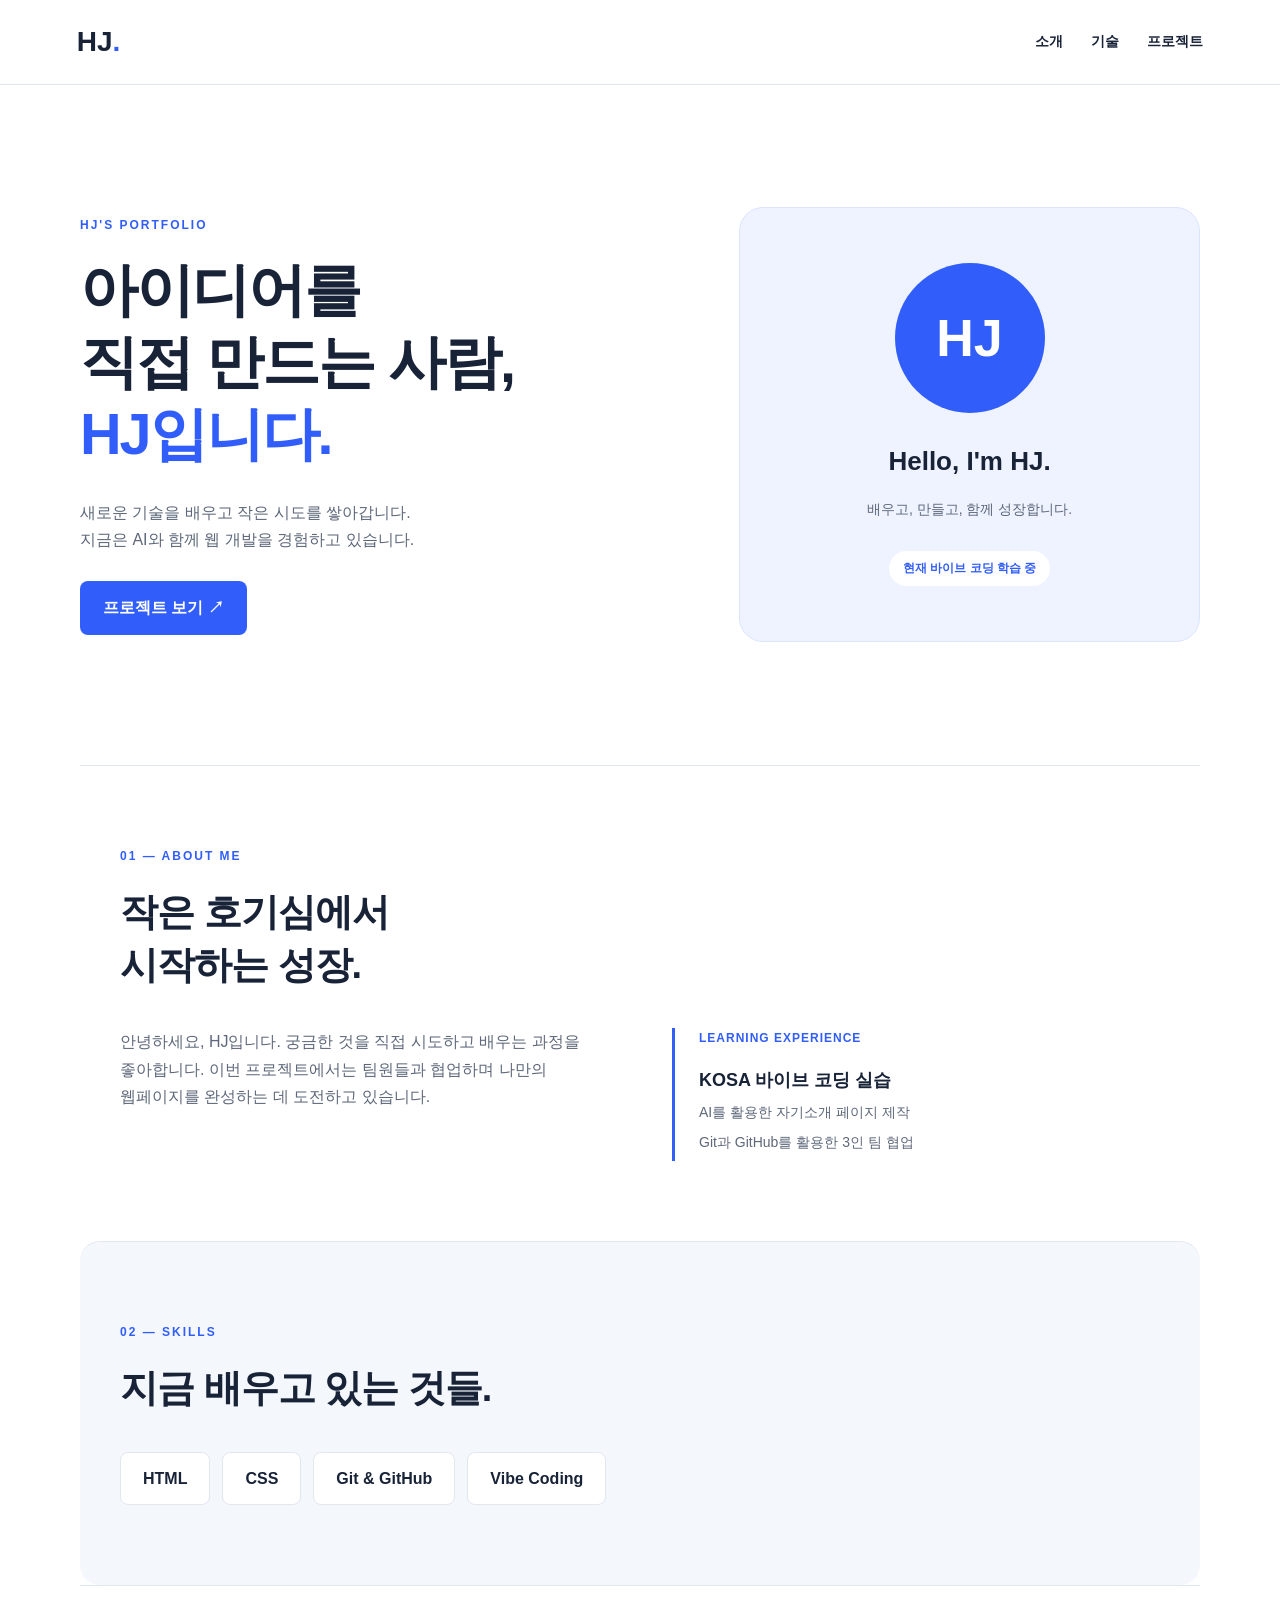
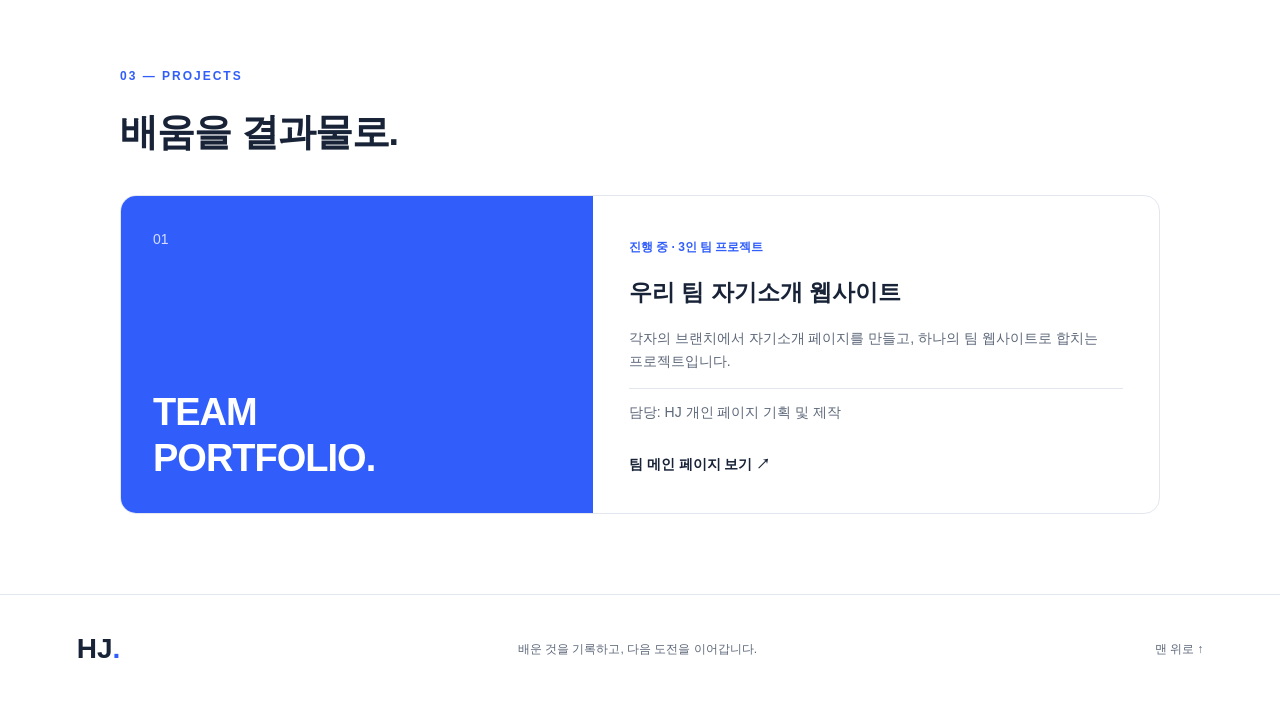
==== members/intro_hj.html @ b896855e "feat: HJ 자기소개 포트폴리오 페이지 추가" ====
<!DOCTYPE html>
<html lang="ko">
<head>
    <meta charset="UTF-8">
    <meta name="viewport" content="width=device-width, initial-scale=1.0">
    <title>HJ | Portfolio</title>
    <link rel="stylesheet" href="../css/hj.css">
</head>
<body>
    <header class="site-header">
        <a class="logo" href="#home">HJ<span>.</span></a>

        <nav aria-label="주요 메뉴">
            <a href="#about">소개</a>
            <a href="#skills">기술</a>
            <a href="#projects">프로젝트</a>
        </nav>
    </header>

    <main>
        <section class="hero" id="home">
            <div class="hero-content">
                <p class="eyebrow">HJ'S PORTFOLIO</p>
                <h1>아이디어를<br>직접 만드는 사람,<br><span>HJ입니다.</span></h1>
                <p class="hero-description">
                    새로운 기술을 배우고 작은 시도를 쌓아갑니다.<br>
                    지금은 AI와 함께 웹 개발을 경험하고 있습니다.
                </p>
                <a class="button" href="#projects">프로젝트 보기 ↗</a>
            </div>

            <div class="profile-card">
                <div class="avatar">HJ</div>
                <p class="profile-name">Hello, I'm HJ.</p>
                <p>배우고, 만들고, 함께 성장합니다.</p>
                <span class="status">현재 바이브 코딩 학습 중</span>
            </div>
        </section>

        <section class="section" id="about">
            <p class="eyebrow">01 — ABOUT ME</p>
            <h2>작은 호기심에서<br>시작하는 성장.</h2>

            <div class="about-grid">
                <p class="about-description">
                    안녕하세요, HJ입니다.
                    궁금한 것을 직접 시도하고 배우는 과정을 좋아합니다.
                    이번 프로젝트에서는 팀원들과 협업하며
                    나만의 웹페이지를 완성하는 데 도전하고 있습니다.
                </p>

                <div class="experience">
                    <h3>LEARNING EXPERIENCE</h3>
                    <p class="experience-title">KOSA 바이브 코딩 실습</p>
                    <p>AI를 활용한 자기소개 페이지 제작</p>
                    <p>Git과 GitHub를 활용한 3인 팀 협업</p>
                </div>
            </div>
        </section>

        <section class="section skills-section" id="skills">
            <p class="eyebrow">02 — SKILLS</p>
            <h2>지금 배우고 있는 것들.</h2>

            <div class="skills-list">
                <span>HTML</span>
                <span>CSS</span>
                <span>Git & GitHub</span>
                <span>Vibe Coding</span>
            </div>
        </section>

        <section class="section" id="projects">
            <p class="eyebrow">03 — PROJECTS</p>
            <h2>배움을 결과물로.</h2>

            <article class="project-card">
                <div class="project-cover" aria-hidden="true">
                    <span>01</span>
                    <strong>TEAM<br>PORTFOLIO.</strong>
                </div>

                <div class="project-content">
                    <span class="project-label">진행 중 · 3인 팀 프로젝트</span>
                    <h3>우리 팀 자기소개 웹사이트</h3>
                    <p>
                        각자의 브랜치에서 자기소개 페이지를 만들고,
                        하나의 팀 웹사이트로 합치는 프로젝트입니다.
                    </p>
                    <p class="project-role">담당: HJ 개인 페이지 기획 및 제작</p>
                    <a class="text-link" href="../index.html">
                        팀 메인 페이지 보기 ↗
                    </a>
                </div>
            </article>
        </section>
    </main>

    <footer>
        <a class="logo" href="#home">HJ<span>.</span></a>
        <p>배운 것을 기록하고, 다음 도전을 이어갑니다.</p>
        <a href="#home">맨 위로 ↑</a>
    </footer>
</body>
</html>
---- css/hj.css ----
:root {
    --blue: #315efb;
    --ink: #182338;
    --muted: #5e687a;
    --line: #e2e7ef;
    --soft: #f4f7fc;
}

* {
    box-sizing: border-box;
}

html {
    scroll-behavior: smooth;
    scroll-padding-top: 100px;
}

body {
    margin: 0;
    color: var(--ink);
    background: #fff;
    font-family: "맑은 고딕", sans-serif;
    line-height: 1.7;
    word-break: keep-all;
}

a {
    color: inherit;
    text-decoration: none;
}

a:focus-visible {
    outline: 3px solid var(--blue);
    outline-offset: 5px;
}

.site-header {
    position: sticky;
    top: 0;
    z-index: 10;
    display: flex;
    justify-content: space-between;
    align-items: center;
    padding: 18px 6%;
    background: #fff;
    border-bottom: 1px solid var(--line);
}

.logo {
    font-size: 28px;
    font-weight: 900;
}

.logo span {
    color: var(--blue);
}

nav {
    display: flex;
    gap: 28px;
    font-size: 14px;
    font-weight: 700;
}

nav a:hover,
.text-link:hover {
    color: var(--blue);
}

.hero {
    display: grid;
    grid-template-columns: 1.3fr 1fr;
    align-items: center;
    gap: 60px;
    max-width: 1200px;
    margin: auto;
    padding: 90px 40px;
    min-height: 680px;
}

.eyebrow {
    margin: 0 0 20px;
    color: var(--blue);
    font-size: 12px;
    font-weight: 800;
    letter-spacing: 2px;
}

h1 {
    margin: 0;
    font-size: clamp(36px, 4.5vw, 62px);
    line-height: 1.25;
    letter-spacing: -2px;
}

h1 span {
    color: var(--blue);
}

.hero-description {
    margin: 28px 0;
    color: var(--muted);
}

.button {
    display: inline-block;
    padding: 13px 23px;
    border-radius: 8px;
    color: #fff;
    background: var(--blue);
    font-weight: 700;
    transition: transform 0.2s;
}

.button:hover {
    transform: translateY(-3px);
}

.profile-card {
    padding: 55px 24px;
    border: 1px solid #dce5ff;
    border-radius: 24px;
    background: #eef3ff;
    text-align: center;
}

.avatar {
    display: grid;
    place-items: center;
    width: 150px;
    height: 150px;
    margin: 0 auto 26px;
    border-radius: 50%;
    color: #fff;
    background: var(--blue);
    font-size: 52px;
    font-weight: 900;
}

.profile-name {
    margin: 0;
    font-size: 26px;
    font-weight: 800;
}

.profile-card > p:not(.profile-name) {
    color: var(--muted);
    font-size: 14px;
}

.status {
    display: inline-block;
    margin-top: 16px;
    padding: 7px 14px;
    border-radius: 30px;
    color: var(--blue);
    background: #fff;
    font-size: 12px;
    font-weight: 700;
}

.section {
    max-width: 1120px;
    margin: auto;
    padding: 80px 40px;
    border-top: 1px solid var(--line);
}

h2 {
    margin: 0 0 36px;
    font-size: clamp(28px, 3vw, 38px);
    line-height: 1.4;
    letter-spacing: -1px;
}

.about-grid {
    display: grid;
    grid-template-columns: 1fr 1fr;
    gap: 64px;
}

.about-description {
    margin: 0;
    color: var(--muted);
}

.experience {
    padding-left: 24px;
    border-left: 3px solid var(--blue);
}

.experience h3 {
    margin: 0 0 16px;
    font-size: 12px;
    letter-spacing: 1px;
    color: var(--blue);
}

.experience p {
    margin: 6px 0;
    color: var(--muted);
    font-size: 14px;
}

.experience .experience-title {
    color: var(--ink);
    font-size: 18px;
    font-weight: 700;
}

.skills-section {
    background: var(--soft);
    border-radius: 20px;
}

.skills-list {
    display: flex;
    flex-wrap: wrap;
    gap: 12px;
}

.skills-list span {
    padding: 12px 22px;
    border: 1px solid var(--line);
    border-radius: 8px;
    background: #fff;
    font-weight: 700;
}

.project-card {
    display: grid;
    grid-template-columns: 1fr 1.2fr;
    overflow: hidden;
    border: 1px solid var(--line);
    border-radius: 16px;
}

.project-cover {
    display: flex;
    flex-direction: column;
    justify-content: space-between;
    min-height: 300px;
    padding: 32px;
    color: #fff;
    background: var(--blue);
}

.project-cover span {
    opacity: 0.8;
    font-size: 14px;
}

.project-cover strong {
    font-size: 38px;
    line-height: 1.2;
    letter-spacing: -1px;
}

.project-content {
    padding: 36px;
}

.project-label {
    color: var(--blue);
    font-size: 12px;
    font-weight: 700;
}

.project-content h3 {
    margin: 14px 0;
    font-size: 23px;
}

.project-content p {
    color: var(--muted);
    font-size: 14px;
}

.project-role {
    padding-top: 12px;
    border-top: 1px solid var(--line);
}

.text-link {
    display: inline-block;
    margin-top: 14px;
    font-size: 14px;
    font-weight: 700;
}

footer {
    display: flex;
    justify-content: space-between;
    align-items: center;
    gap: 24px;
    padding: 30px 6%;
    border-top: 1px solid var(--line);
}

footer p,
footer > a:last-child {
    color: var(--muted);
    font-size: 12px;
}

@media (max-width: 760px) {
    nav {
        gap: 16px;
    }

    .hero,
    .about-grid,
    .project-card {
        grid-template-columns: 1fr;
    }

    .hero {
        gap: 40px;
        padding: 55px 24px;
    }

    .section {
        padding: 55px 24px;
    }

    .about-grid {
        gap: 30px;
    }

    .profile-card {
        padding: 36px 20px;
    }

    footer {
        flex-direction: column;
        gap: 10px;
        text-align: center;
    }
}

@media (prefers-reduced-motion: reduce) {
    html {
        scroll-behavior: auto;
    }

    .button {
        transition: none;
    }
}
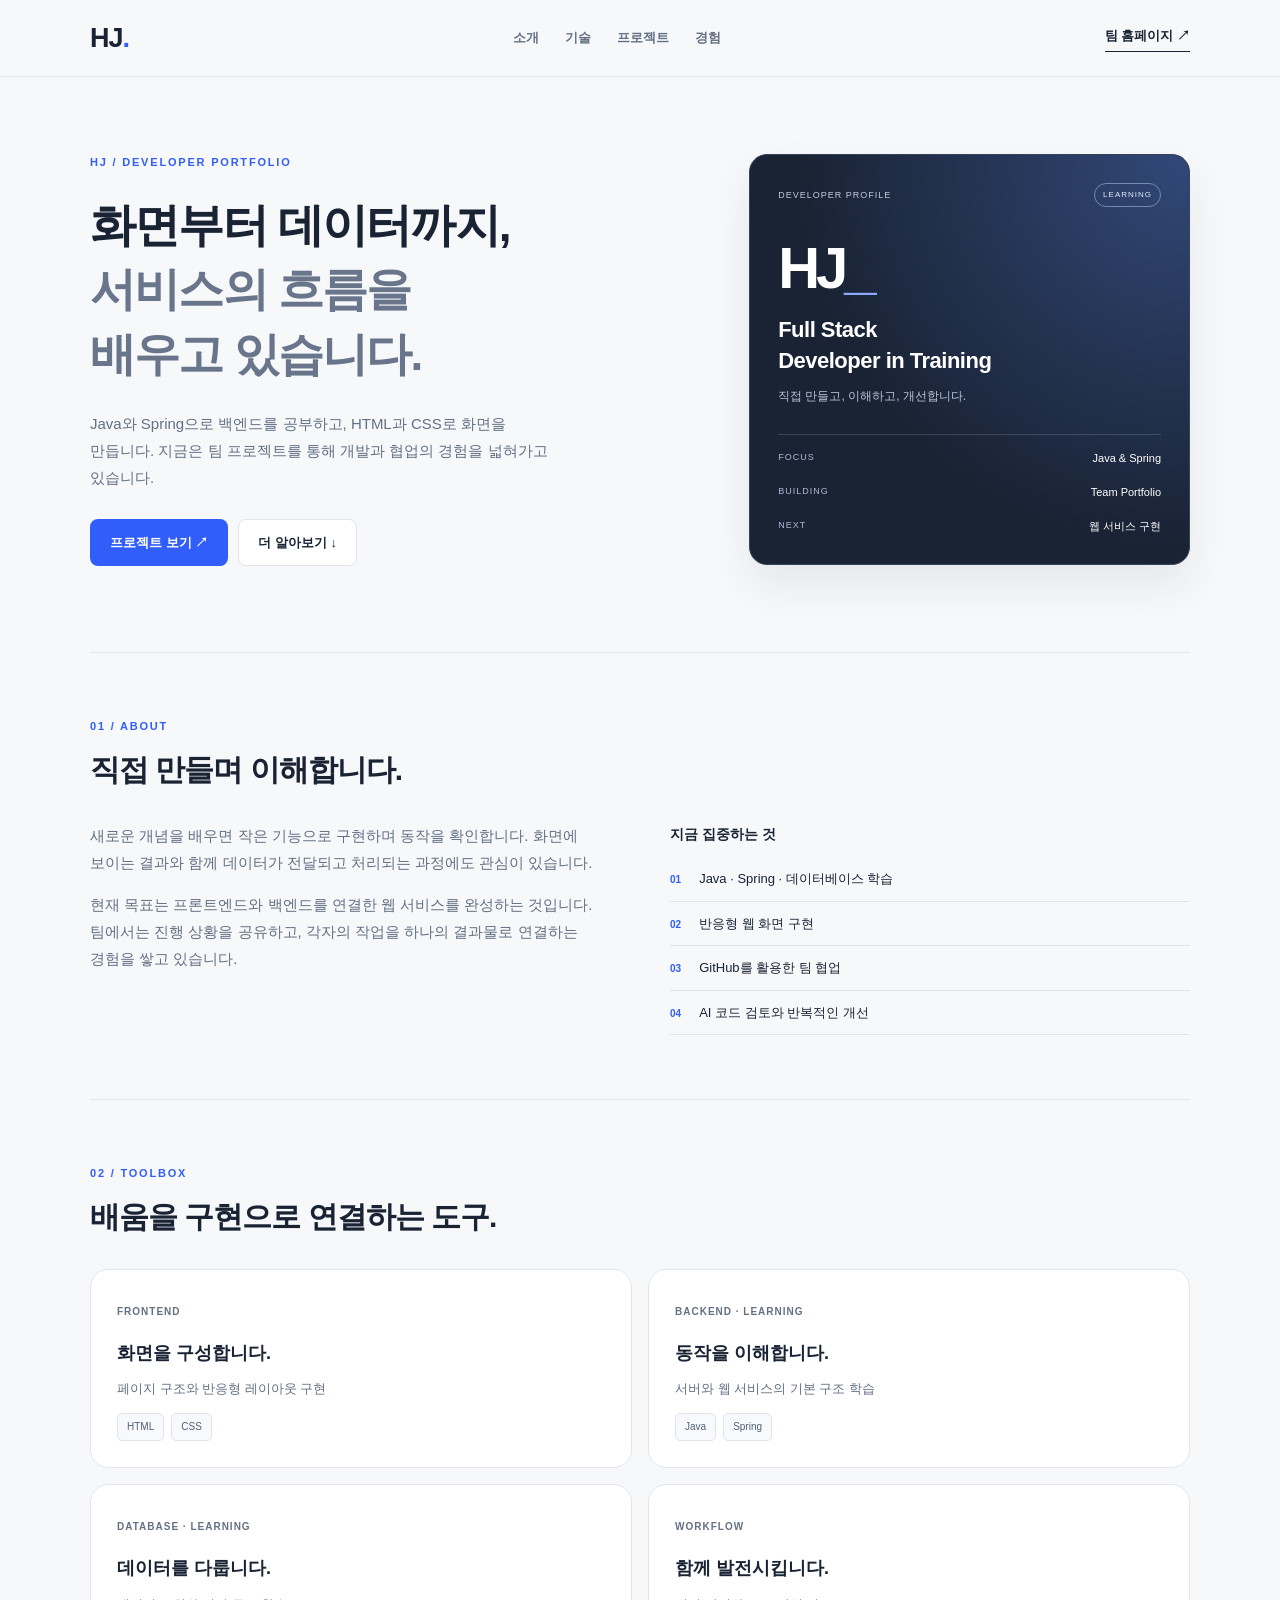
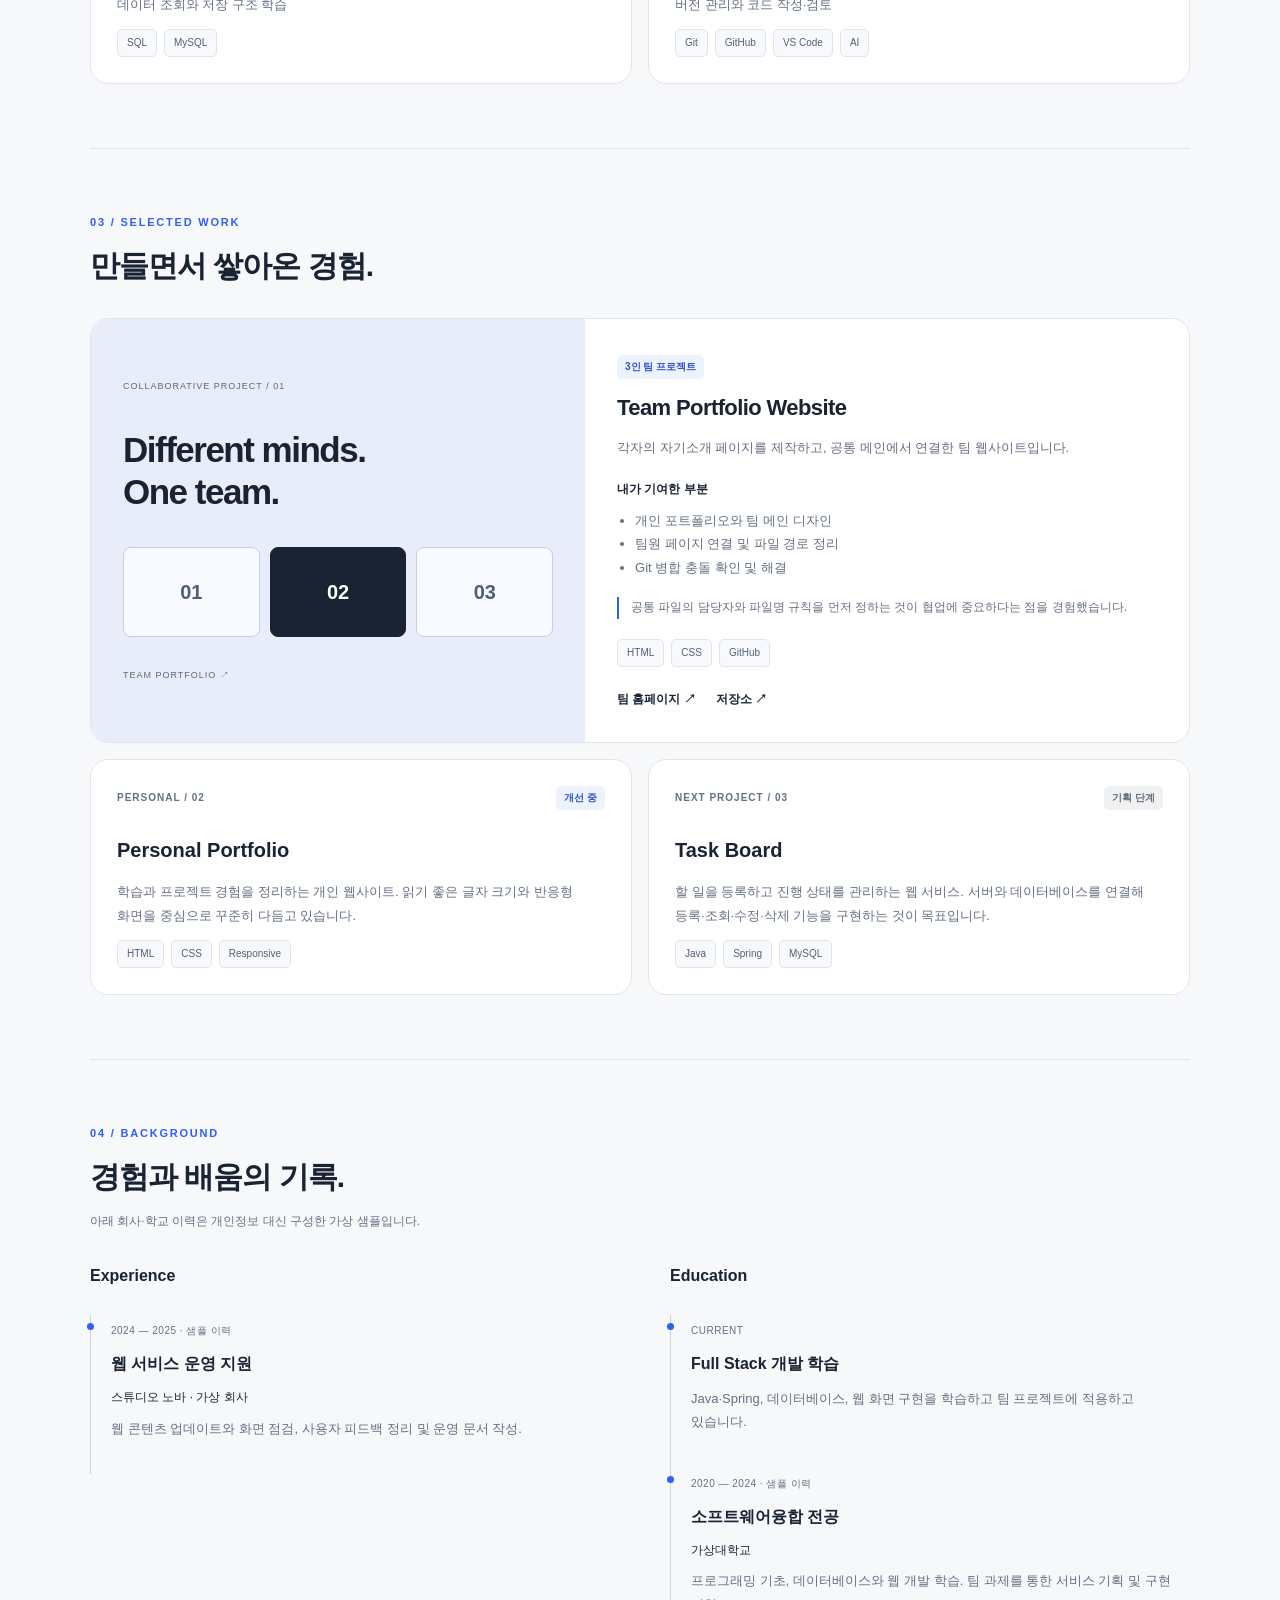
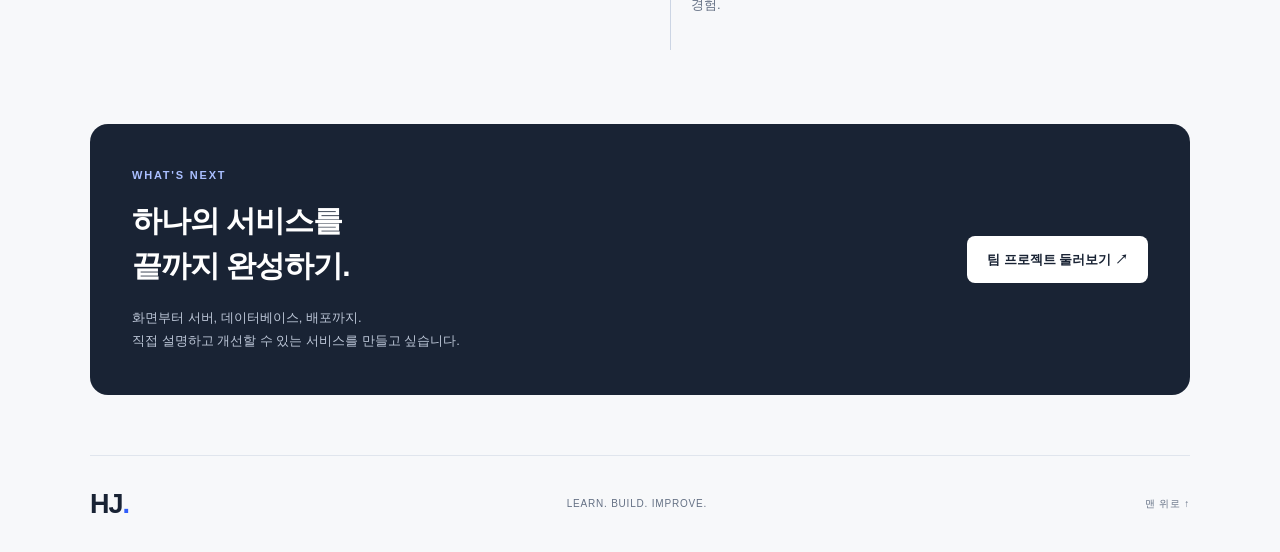
==== commit ddc39ce9: "feat: HJ 포트폴리오 구성 및 반응형 디자인 개선" ====
--- a/members/intro_hj.html
+++ b/members/intro_hj.html
@@ -1,105 +1,61 @@
 <!DOCTYPE html>
 <html lang="ko">
 <head>
-    <meta charset="UTF-8">
-    <meta name="viewport" content="width=device-width, initial-scale=1.0">
-    <title>HJ | Portfolio</title>
-    <link rel="stylesheet" href="../css/hj.css">
+<meta charset="UTF-8">
+<meta name="viewport" content="width=device-width, initial-scale=1.0">
+<meta name="description" content="HJ의 개발 학습과 프로젝트를 담은 포트폴리오">
+<title>HJ — Developer Portfolio</title>
+<link rel="stylesheet" href="../css/hj.css">
 </head>
 <body>
-    <header class="site-header">
-        <a class="logo" href="#home">HJ<span>.</span></a>
-
-        <nav aria-label="주요 메뉴">
-            <a href="#about">소개</a>
-            <a href="#skills">기술</a>
-            <a href="#projects">프로젝트</a>
-        </nav>
-    </header>
-
-    <main>
-        <section class="hero" id="home">
-            <div class="hero-content">
-                <p class="eyebrow">HJ'S PORTFOLIO</p>
-                <h1>아이디어를<br>직접 만드는 사람,<br><span>HJ입니다.</span></h1>
-                <p class="hero-description">
-                    새로운 기술을 배우고 작은 시도를 쌓아갑니다.<br>
-                    지금은 AI와 함께 웹 개발을 경험하고 있습니다.
-                </p>
-                <a class="button" href="#projects">프로젝트 보기 ↗</a>
-            </div>
-
-            <div class="profile-card">
-                <div class="avatar">HJ</div>
-                <p class="profile-name">Hello, I'm HJ.</p>
-                <p>배우고, 만들고, 함께 성장합니다.</p>
-                <span class="status">현재 바이브 코딩 학습 중</span>
-            </div>
-        </section>
-
-        <section class="section" id="about">
-            <p class="eyebrow">01 — ABOUT ME</p>
-            <h2>작은 호기심에서<br>시작하는 성장.</h2>
-
-            <div class="about-grid">
-                <p class="about-description">
-                    안녕하세요, HJ입니다.
-                    궁금한 것을 직접 시도하고 배우는 과정을 좋아합니다.
-                    이번 프로젝트에서는 팀원들과 협업하며
-                    나만의 웹페이지를 완성하는 데 도전하고 있습니다.
-                </p>
-
-                <div class="experience">
-                    <h3>LEARNING EXPERIENCE</h3>
-                    <p class="experience-title">KOSA 바이브 코딩 실습</p>
-                    <p>AI를 활용한 자기소개 페이지 제작</p>
-                    <p>Git과 GitHub를 활용한 3인 팀 협업</p>
-                </div>
-            </div>
-        </section>
-
-        <section class="section skills-section" id="skills">
-            <p class="eyebrow">02 — SKILLS</p>
-            <h2>지금 배우고 있는 것들.</h2>
-
-            <div class="skills-list">
-                <span>HTML</span>
-                <span>CSS</span>
-                <span>Git & GitHub</span>
-                <span>Vibe Coding</span>
-            </div>
-        </section>
-
-        <section class="section" id="projects">
-            <p class="eyebrow">03 — PROJECTS</p>
-            <h2>배움을 결과물로.</h2>
-
-            <article class="project-card">
-                <div class="project-cover" aria-hidden="true">
-                    <span>01</span>
-                    <strong>TEAM<br>PORTFOLIO.</strong>
-                </div>
-
-                <div class="project-content">
-                    <span class="project-label">진행 중 · 3인 팀 프로젝트</span>
-                    <h3>우리 팀 자기소개 웹사이트</h3>
-                    <p>
-                        각자의 브랜치에서 자기소개 페이지를 만들고,
-                        하나의 팀 웹사이트로 합치는 프로젝트입니다.
-                    </p>
-                    <p class="project-role">담당: HJ 개인 페이지 기획 및 제작</p>
-                    <a class="text-link" href="../index.html">
-                        팀 메인 페이지 보기 ↗
-                    </a>
-                </div>
-            </article>
-        </section>
-    </main>
-
-    <footer>
-        <a class="logo" href="#home">HJ<span>.</span></a>
-        <p>배운 것을 기록하고, 다음 도전을 이어갑니다.</p>
-        <a href="#home">맨 위로 ↑</a>
-    </footer>
+<a class="skip-link" href="#main">본문으로 이동</a>
+<header class="site-header"><div class="header-inner">
+<a class="logo" href="#home">HJ<span>.</span></a>
+<nav aria-label="주요 메뉴"><a href="#about">소개</a><a href="#skills">기술</a><a href="#projects">프로젝트</a><a href="#experience">경험</a></nav>
+<a class="team-link" href="../index.html">팀 홈페이지 ↗</a>
+</div></header>
+<main id="main">
+<section class="hero wrap" id="home">
+<div class="hero-copy"><p class="eyebrow">HJ / DEVELOPER PORTFOLIO</p>
+<h1>화면부터 데이터까지,<br><span>서비스의 흐름을<br>배우고 있습니다.</span></h1>
+<p class="lead">Java와 Spring으로 백엔드를 공부하고, HTML과 CSS로 화면을 만듭니다. 지금은 팀 프로젝트를 통해 개발과 협업의 경험을 넓혀가고 있습니다.</p>
+<div class="actions"><a class="button primary" href="#projects">프로젝트 보기 ↗</a><a class="button secondary" href="#about">더 알아보기 ↓</a></div></div>
+<aside class="profile-panel" aria-label="현재 학습 요약">
+<div class="panel-top"><span>DEVELOPER PROFILE</span><span class="status">LEARNING</span></div>
+<div class="profile-symbol" aria-hidden="true">HJ<span>_</span></div>
+<h2>Full Stack<br>Developer in Training</h2><p>직접 만들고, 이해하고, 개선합니다.</p>
+<dl class="profile-details"><div><dt>FOCUS</dt><dd>Java &amp; Spring</dd></div><div><dt>BUILDING</dt><dd>Team Portfolio</dd></div><div><dt>NEXT</dt><dd>웹 서비스 구현</dd></div></dl>
+</aside></section>
+<section class="section wrap" id="about">
+<div class="section-heading"><p class="eyebrow">01 / ABOUT</p><h2>직접 만들며 이해합니다.</h2></div>
+<div class="about-grid"><div class="about-copy"><p>새로운 개념을 배우면 작은 기능으로 구현하며 동작을 확인합니다. 화면에 보이는 결과와 함께 데이터가 전달되고 처리되는 과정에도 관심이 있습니다.</p><p>현재 목표는 프론트엔드와 백엔드를 연결한 웹 서비스를 완성하는 것입니다. 팀에서는 진행 상황을 공유하고, 각자의 작업을 하나의 결과물로 연결하는 경험을 쌓고 있습니다.</p></div>
+<div class="focus-list"><h3>지금 집중하는 것</h3><div><span>01</span><p>Java · Spring · 데이터베이스 학습</p></div><div><span>02</span><p>반응형 웹 화면 구현</p></div><div><span>03</span><p>GitHub를 활용한 팀 협업</p></div><div><span>04</span><p>AI 코드 검토와 반복적인 개선</p></div></div></div>
+</section>
+<section class="section wrap" id="skills">
+<div class="section-heading"><p class="eyebrow">02 / TOOLBOX</p><h2>배움을 구현으로 연결하는 도구.</h2></div>
+<div class="skill-grid">
+<article class="skill-card"><span class="small-label">FRONTEND</span><h3>화면을 구성합니다.</h3><p>페이지 구조와 반응형 레이아웃 구현</p><div class="tags"><span>HTML</span><span>CSS</span></div></article>
+<article class="skill-card"><span class="small-label">BACKEND · LEARNING</span><h3>동작을 이해합니다.</h3><p>서버와 웹 서비스의 기본 구조 학습</p><div class="tags"><span>Java</span><span>Spring</span></div></article>
+<article class="skill-card"><span class="small-label">DATABASE · LEARNING</span><h3>데이터를 다룹니다.</h3><p>데이터 조회와 저장 구조 학습</p><div class="tags"><span>SQL</span><span>MySQL</span></div></article>
+<article class="skill-card"><span class="small-label">WORKFLOW</span><h3>함께 발전시킵니다.</h3><p>버전 관리와 코드 작성·검토</p><div class="tags"><span>Git</span><span>GitHub</span><span>VS Code</span><span>AI</span></div></article>
+</div></section>
+<section class="section wrap" id="projects">
+<div class="section-heading"><p class="eyebrow">03 / SELECTED WORK</p><h2>만들면서 쌓아온 경험.</h2></div>
+<article class="featured-project">
+<div class="project-art" aria-hidden="true"><span class="art-label">COLLABORATIVE PROJECT / 01</span><div class="art-title">Different minds.<br>One team.</div><div class="mini-cards"><span>01</span><span>02</span><span>03</span></div><span class="art-footer">TEAM PORTFOLIO ↗</span></div>
+<div class="project-body"><span class="badge">3인 팀 프로젝트</span><h3>Team Portfolio Website</h3><p>각자의 자기소개 페이지를 제작하고, 공통 메인에서 연결한 팀 웹사이트입니다.</p><h4>내가 기여한 부분</h4><ul><li>개인 포트폴리오와 팀 메인 디자인</li><li>팀원 페이지 연결 및 파일 경로 정리</li><li>Git 병합 충돌 확인 및 해결</li></ul><div class="project-note">공통 파일의 담당자와 파일명 규칙을 먼저 정하는 것이 협업에 중요하다는 점을 경험했습니다.</div><div class="tags"><span>HTML</span><span>CSS</span><span>GitHub</span></div><div class="project-links"><a href="../index.html">팀 홈페이지 ↗</a><a href="https://github.com/cheeseseasoning/KOSA_vibe-coding_prc" target="_blank" rel="noopener noreferrer">저장소 ↗</a></div></div>
+</article>
+<div class="project-grid">
+<article class="project-small"><div class="project-top"><span class="small-label">PERSONAL / 02</span><span class="badge">개선 중</span></div><h3>Personal Portfolio</h3><p>학습과 프로젝트 경험을 정리하는 개인 웹사이트. 읽기 좋은 글자 크기와 반응형 화면을 중심으로 꾸준히 다듬고 있습니다.</p><div class="tags"><span>HTML</span><span>CSS</span><span>Responsive</span></div></article>
+<article class="project-small"><div class="project-top"><span class="small-label">NEXT PROJECT / 03</span><span class="badge neutral">기획 단계</span></div><h3>Task Board</h3><p>할 일을 등록하고 진행 상태를 관리하는 웹 서비스. 서버와 데이터베이스를 연결해 등록·조회·수정·삭제 기능을 구현하는 것이 목표입니다.</p><div class="tags"><span>Java</span><span>Spring</span><span>MySQL</span></div></article>
+</div></section>
+<section class="section wrap" id="experience">
+<div class="section-heading"><p class="eyebrow">04 / BACKGROUND</p><h2>경험과 배움의 기록.</h2><p class="section-description">아래 회사·학교 이력은 개인정보 대신 구성한 가상 샘플입니다.</p></div>
+<div class="history-grid"><div class="history-column"><h3>Experience</h3><article class="history-item"><span class="history-date">2024 — 2025 · 샘플 이력</span><h4>웹 서비스 운영 지원</h4><p class="organization">스튜디오 노바 · 가상 회사</p><p>웹 콘텐츠 업데이트와 화면 점검, 사용자 피드백 정리 및 운영 문서 작성.</p></article></div>
+<div class="history-column"><h3>Education</h3><article class="history-item"><span class="history-date">CURRENT</span><h4>Full Stack 개발 학습</h4><p>Java·Spring, 데이터베이스, 웹 화면 구현을 학습하고 팀 프로젝트에 적용하고 있습니다.</p></article><article class="history-item"><span class="history-date">2020 — 2024 · 샘플 이력</span><h4>소프트웨어융합 전공</h4><p class="organization">가상대학교</p><p>프로그래밍 기초, 데이터베이스와 웹 개발 학습. 팀 과제를 통한 서비스 기획 및 구현 경험.</p></article></div></div>
+</section>
+<section class="next-section wrap"><div><p class="eyebrow">WHAT'S NEXT</p><h2>하나의 서비스를<br>끝까지 완성하기.</h2><p>화면부터 서버, 데이터베이스, 배포까지.<br>직접 설명하고 개선할 수 있는 서비스를 만들고 싶습니다.</p></div><a class="button light" href="../index.html">팀 프로젝트 둘러보기 ↗</a></section>
+</main>
+<footer class="wrap"><a class="logo" href="#home">HJ<span>.</span></a><p>LEARN. BUILD. IMPROVE.</p><a href="#home">맨 위로 ↑</a></footer>
 </body>
-</html>+</html>
--- a/css/hj.css
+++ b/css/hj.css
@@ -1,349 +1,125 @@
 :root {
+    --bg: #f7f8fa;
+    --white: #fff;
+    --ink: #192334;
+    --muted: #647084;
     --blue: #315efb;
-    --ink: #182338;
-    --muted: #5e687a;
-    --line: #e2e7ef;
-    --soft: #f4f7fc;
+    --line: #e0e5ed;
+    --radius: 18px;
 }
-
-* {
-    box-sizing: border-box;
+* { box-sizing: border-box; }
+html { scroll-behavior: smooth; scroll-padding-top: 100px; }
+body { margin: 0; background: var(--bg); color: var(--ink); font-family: "맑은 고딕", Arial, sans-serif; font-size: 15px; line-height: 1.8; word-break: keep-all; overflow-wrap: anywhere; }
+a { color: inherit; text-decoration: none; }
+a:focus-visible { outline: 3px solid var(--blue); outline-offset: 5px; }
+h1, h2, h3, h4, p { margin-top: 0; }
+.wrap { width: min(1100px, calc(100% - 48px)); margin-inline: auto; }
+.skip-link { position: fixed; top: -100px; left: 20px; z-index: 100; padding: 12px 20px; background: var(--ink); color: white; }
+.skip-link:focus { top: 10px; }
+.site-header { position: sticky; top: 0; z-index: 20; background: rgb(247 248 250 / 95%); border-bottom: 1px solid var(--line); backdrop-filter: blur(12px); }
+.header-inner { width: min(1100px, calc(100% - 48px)); min-height: 76px; margin: auto; display: flex; align-items: center; justify-content: space-between; gap: 24px; }
+.logo { font-size: 27px; font-weight: 900; letter-spacing: -1px; }
+.logo span { color: var(--blue); }
+nav { display: flex; gap: 26px; }
+nav a, .team-link { font-size: 13px; font-weight: 700; }
+nav a { color: var(--muted); }
+nav a:hover, .project-links a:hover { color: var(--blue); }
+.team-link { padding-bottom: 3px; border-bottom: 1px solid var(--ink); }
+.hero { display: grid; grid-template-columns: 1.35fr 1fr; align-items: center; gap: 64px; padding-block: 76px 86px; }
+.eyebrow { margin-bottom: 20px; color: var(--blue); font-size: 11px; font-weight: 800; letter-spacing: 1.8px; }
+h1 { margin-bottom: 24px; font-size: clamp(30px, 3.6vw, 46px); line-height: 1.4; letter-spacing: -1.8px; }
+h1 span { color: #68758a; }
+.lead { max-width: 470px; margin-bottom: 28px; color: var(--muted); }
+.actions { display: flex; flex-wrap: wrap; gap: 10px; }
+.button { display: inline-flex; justify-content: center; align-items: center; padding: 11px 19px; border: 1px solid transparent; border-radius: 8px; font-size: 13px; font-weight: 700; transition: transform .2s, box-shadow .2s; }
+.button:hover { transform: translateY(-3px); box-shadow: 0 8px 20px #19233412; }
+.primary { background: var(--blue); color: white; }
+.secondary { background: white; border-color: var(--line); }
+.profile-panel { padding: 28px; overflow: hidden; border: 1px solid #34425c; border-radius: var(--radius); background: radial-gradient(circle at 100% 0, #324878, transparent 65%), #192334; color: white; box-shadow: 0 20px 40px #19233414; }
+.panel-top { display: flex; justify-content: space-between; align-items: center; gap: 12px; font-size: 9px; letter-spacing: 1px; color: #c0cbe0; }
+.status { padding: 4px 8px; border: 1px solid #748ab0; border-radius: 30px; font-size: 8px; color: #e1eaff; }
+.profile-symbol { margin: 26px 0 12px; font-size: 58px; line-height: 1.2; font-weight: 900; letter-spacing: -4px; }
+.profile-symbol span { color: #8da9ff; }
+.profile-panel h2 { margin-bottom: 10px; font-size: 22px; line-height: 1.4; letter-spacing: -.5px; }
+.profile-panel > p { color: #bac7dd; font-size: 12px; }
+.profile-details { margin: 26px 0 0; border-top: 1px solid #ffffff26; }
+.profile-details div { display: flex; justify-content: space-between; gap: 16px; padding-top: 14px; }
+.profile-details dt { color: #aabbd6; font-size: 9px; letter-spacing: 1px; }
+.profile-details dd { margin: 0; font-size: 11px; }
+.section { padding-block: 64px; border-top: 1px solid var(--line); }
+.section-heading { margin-bottom: 30px; }
+.section-heading .eyebrow { margin-bottom: 10px; }
+.section-heading h2, .next-section h2 { margin-bottom: 0; font-size: clamp(23px, 2.8vw, 30px); line-height: 1.5; letter-spacing: -1px; }
+.section-description { margin: 12px 0 0; color: var(--muted); font-size: 12px; }
+.about-grid { display: grid; grid-template-columns: 1fr 1fr; gap: 60px; }
+.about-copy { color: var(--muted); }
+.about-copy p:last-child { margin-bottom: 0; }
+.focus-list h3 { margin-bottom: 10px; font-size: 14px; }
+.focus-list > div { display: flex; align-items: baseline; gap: 18px; padding: 10px 0; border-bottom: 1px solid var(--line); }
+.focus-list > div span { color: var(--blue); font-size: 10px; font-weight: 700; }
+.focus-list p { margin: 0; font-size: 13px; }
+.skill-grid { display: grid; grid-template-columns: repeat(2, minmax(0, 1fr)); gap: 16px; }
+.skill-card, .project-small { padding: 26px; border: 1px solid var(--line); border-radius: var(--radius); background: white; }
+.small-label { color: var(--muted); font-size: 10px; font-weight: 700; letter-spacing: 1px; }
+.skill-card h3 { margin: 14px 0 8px; font-size: 18px; }
+.skill-card p, .project-small p { color: var(--muted); font-size: 13px; }
+.tags { display: flex; flex-wrap: wrap; gap: 7px; }
+.tags span { padding: 4px 9px; border: 1px solid var(--line); border-radius: 5px; background: #f8f9fc; color: #526078; font-size: 10px; }
+.featured-project { display: grid; grid-template-columns: .9fr 1.1fr; overflow: hidden; border: 1px solid var(--line); border-radius: var(--radius); background: white; }
+.project-art { display: flex; flex-direction: column; justify-content: center; min-height: 400px; padding: 32px; background: #e9edfa; }
+.art-label, .art-footer { color: #596680; font-size: 9px; letter-spacing: 1px; }
+.art-title { margin: 34px 0; font-size: clamp(25px, 3vw, 35px); line-height: 1.2; font-weight: 900; letter-spacing: -1.5px; }
+.mini-cards { display: flex; gap: 10px; margin-bottom: 30px; }
+.mini-cards span { display: grid; place-items: center; flex: 1; height: 90px; border: 1px solid #c6cfe6; border-radius: 8px; background: #f8faff; color: #4e5e7a; font-size: 20px; font-weight: 700; }
+.mini-cards span:nth-child(2) { background: var(--ink); color: white; border-color: var(--ink); }
+.project-body { padding: 32px; }
+.badge { display: inline-block; padding: 3px 8px; border-radius: 5px; background: #edf2ff; color: #3154c8; font-size: 10px; font-weight: 700; }
+.badge.neutral { background: #f0f1f3; color: #626b7a; }
+.project-body h3 { margin: 14px 0 12px; font-size: 22px; line-height: 1.4; letter-spacing: -.6px; }
+.project-body p, .project-body li { color: var(--muted); font-size: 13px; }
+.project-body h4 { margin: 20px 0 8px; font-size: 12px; }
+.project-body ul { margin: 0 0 18px; padding-left: 18px; }
+.project-note { margin-bottom: 20px; padding-left: 12px; border-left: 2px solid var(--blue); color: var(--muted); font-size: 12px; }
+.project-links { display: flex; flex-wrap: wrap; gap: 20px; margin-top: 22px; font-size: 12px; font-weight: 700; }
+.project-grid { display: grid; grid-template-columns: repeat(2, minmax(0, 1fr)); gap: 16px; margin-top: 16px; }
+.project-top { display: flex; justify-content: space-between; align-items: center; gap: 12px; }
+.project-small h3 { margin: 22px 0 12px; font-size: 20px; }
+.history-grid { display: grid; grid-template-columns: 1fr 1fr; gap: 60px; }
+.history-column > h3 { margin-bottom: 24px; font-size: 16px; }
+.history-item { position: relative; padding: 0 0 26px 20px; border-left: 1px solid #ccd5e4; }
+.history-item::before { content: ""; position: absolute; top: 8px; left: -4px; width: 7px; height: 7px; border-radius: 50%; background: var(--blue); }
+.history-date { color: var(--muted); font-size: 10px; letter-spacing: .5px; }
+.history-item h4 { margin: 8px 0; font-size: 16px; }
+.history-item p { margin-bottom: 8px; color: var(--muted); font-size: 13px; }
+.history-item .organization { color: var(--ink); font-size: 12px; }
+.next-section { display: flex; justify-content: space-between; align-items: center; gap: 32px; margin-block: 10px 60px; padding: 42px; border-radius: var(--radius); background: var(--ink); color: white; }
+.next-section .eyebrow { margin-bottom: 12px; color: #aabfff; }
+.next-section p:last-child { margin: 18px 0 0; color: #bdc7d8; font-size: 13px; }
+.light { flex-shrink: 0; background: white; color: var(--ink); }
+footer { display: flex; justify-content: space-between; align-items: center; gap: 20px; padding-block: 24px; border-top: 1px solid var(--line); }
+footer p, footer > a:last-child { margin: 0; color: var(--muted); font-size: 10px; letter-spacing: .8px; }
+@media (max-width: 800px) {
+    .team-link { display: none; }
+    .hero { gap: 28px; padding-block: 48px; }
+    .hero, .about-grid, .featured-project, .history-grid { grid-template-columns: 1fr; }
+    .profile-panel { max-width: 100%; }
+    .about-grid, .history-grid { gap: 30px; }
+    .project-art { min-height: 310px; }
+    .next-section { align-items: flex-start; flex-direction: column; padding: 30px; }
 }
-
-html {
-    scroll-behavior: smooth;
-    scroll-padding-top: 100px;
+@media (max-width: 520px) {
+    .wrap, .header-inner { width: calc(100% - 36px); }
+    .header-inner { min-height: 68px; gap: 16px; }
+    nav { gap: 14px; }
+    nav a { font-size: 11px; }
+    h1 { font-size: 30px; letter-spacing: -1.2px; }
+    .section { padding-block: 44px; }
+    .skill-grid, .project-grid { grid-template-columns: 1fr; }
+    .project-body, .project-art { padding: 24px; }
+    footer { flex-wrap: wrap; }
 }
-
-body {
-    margin: 0;
-    color: var(--ink);
-    background: #fff;
-    font-family: "맑은 고딕", sans-serif;
-    line-height: 1.7;
-    word-break: keep-all;
+@media (prefers-reduced-motion: reduce) {
+    html { scroll-behavior: auto; }
+    .button { transition: none; }
+    .button:hover { transform: none; }
 }
-
-a {
-    color: inherit;
-    text-decoration: none;
-}
-
-a:focus-visible {
-    outline: 3px solid var(--blue);
-    outline-offset: 5px;
-}
-
-.site-header {
-    position: sticky;
-    top: 0;
-    z-index: 10;
-    display: flex;
-    justify-content: space-between;
-    align-items: center;
-    padding: 18px 6%;
-    background: #fff;
-    border-bottom: 1px solid var(--line);
-}
-
-.logo {
-    font-size: 28px;
-    font-weight: 900;
-}
-
-.logo span {
-    color: var(--blue);
-}
-
-nav {
-    display: flex;
-    gap: 28px;
-    font-size: 14px;
-    font-weight: 700;
-}
-
-nav a:hover,
-.text-link:hover {
-    color: var(--blue);
-}
-
-.hero {
-    display: grid;
-    grid-template-columns: 1.3fr 1fr;
-    align-items: center;
-    gap: 60px;
-    max-width: 1200px;
-    margin: auto;
-    padding: 90px 40px;
-    min-height: 680px;
-}
-
-.eyebrow {
-    margin: 0 0 20px;
-    color: var(--blue);
-    font-size: 12px;
-    font-weight: 800;
-    letter-spacing: 2px;
-}
-
-h1 {
-    margin: 0;
-    font-size: clamp(36px, 4.5vw, 62px);
-    line-height: 1.25;
-    letter-spacing: -2px;
-}
-
-h1 span {
-    color: var(--blue);
-}
-
-.hero-description {
-    margin: 28px 0;
-    color: var(--muted);
-}
-
-.button {
-    display: inline-block;
-    padding: 13px 23px;
-    border-radius: 8px;
-    color: #fff;
-    background: var(--blue);
-    font-weight: 700;
-    transition: transform 0.2s;
-}
-
-.button:hover {
-    transform: translateY(-3px);
-}
-
-.profile-card {
-    padding: 55px 24px;
-    border: 1px solid #dce5ff;
-    border-radius: 24px;
-    background: #eef3ff;
-    text-align: center;
-}
-
-.avatar {
-    display: grid;
-    place-items: center;
-    width: 150px;
-    height: 150px;
-    margin: 0 auto 26px;
-    border-radius: 50%;
-    color: #fff;
-    background: var(--blue);
-    font-size: 52px;
-    font-weight: 900;
-}
-
-.profile-name {
-    margin: 0;
-    font-size: 26px;
-    font-weight: 800;
-}
-
-.profile-card > p:not(.profile-name) {
-    color: var(--muted);
-    font-size: 14px;
-}
-
-.status {
-    display: inline-block;
-    margin-top: 16px;
-    padding: 7px 14px;
-    border-radius: 30px;
-    color: var(--blue);
-    background: #fff;
-    font-size: 12px;
-    font-weight: 700;
-}
-
-.section {
-    max-width: 1120px;
-    margin: auto;
-    padding: 80px 40px;
-    border-top: 1px solid var(--line);
-}
-
-h2 {
-    margin: 0 0 36px;
-    font-size: clamp(28px, 3vw, 38px);
-    line-height: 1.4;
-    letter-spacing: -1px;
-}
-
-.about-grid {
-    display: grid;
-    grid-template-columns: 1fr 1fr;
-    gap: 64px;
-}
-
-.about-description {
-    margin: 0;
-    color: var(--muted);
-}
-
-.experience {
-    padding-left: 24px;
-    border-left: 3px solid var(--blue);
-}
-
-.experience h3 {
-    margin: 0 0 16px;
-    font-size: 12px;
-    letter-spacing: 1px;
-    color: var(--blue);
-}
-
-.experience p {
-    margin: 6px 0;
-    color: var(--muted);
-    font-size: 14px;
-}
-
-.experience .experience-title {
-    color: var(--ink);
-    font-size: 18px;
-    font-weight: 700;
-}
-
-.skills-section {
-    background: var(--soft);
-    border-radius: 20px;
-}
-
-.skills-list {
-    display: flex;
-    flex-wrap: wrap;
-    gap: 12px;
-}
-
-.skills-list span {
-    padding: 12px 22px;
-    border: 1px solid var(--line);
-    border-radius: 8px;
-    background: #fff;
-    font-weight: 700;
-}
-
-.project-card {
-    display: grid;
-    grid-template-columns: 1fr 1.2fr;
-    overflow: hidden;
-    border: 1px solid var(--line);
-    border-radius: 16px;
-}
-
-.project-cover {
-    display: flex;
-    flex-direction: column;
-    justify-content: space-between;
-    min-height: 300px;
-    padding: 32px;
-    color: #fff;
-    background: var(--blue);
-}
-
-.project-cover span {
-    opacity: 0.8;
-    font-size: 14px;
-}
-
-.project-cover strong {
-    font-size: 38px;
-    line-height: 1.2;
-    letter-spacing: -1px;
-}
-
-.project-content {
-    padding: 36px;
-}
-
-.project-label {
-    color: var(--blue);
-    font-size: 12px;
-    font-weight: 700;
-}
-
-.project-content h3 {
-    margin: 14px 0;
-    font-size: 23px;
-}
-
-.project-content p {
-    color: var(--muted);
-    font-size: 14px;
-}
-
-.project-role {
-    padding-top: 12px;
-    border-top: 1px solid var(--line);
-}
-
-.text-link {
-    display: inline-block;
-    margin-top: 14px;
-    font-size: 14px;
-    font-weight: 700;
-}
-
-footer {
-    display: flex;
-    justify-content: space-between;
-    align-items: center;
-    gap: 24px;
-    padding: 30px 6%;
-    border-top: 1px solid var(--line);
-}
-
-footer p,
-footer > a:last-child {
-    color: var(--muted);
-    font-size: 12px;
-}
-
-@media (max-width: 760px) {
-    nav {
-        gap: 16px;
-    }
-
-    .hero,
-    .about-grid,
-    .project-card {
-        grid-template-columns: 1fr;
-    }
-
-    .hero {
-        gap: 40px;
-        padding: 55px 24px;
-    }
-
-    .section {
-        padding: 55px 24px;
-    }
-
-    .about-grid {
-        gap: 30px;
-    }
-
-    .profile-card {
-        padding: 36px 20px;
-    }
-
-    footer {
-        flex-direction: column;
-        gap: 10px;
-        text-align: center;
-    }
-}
-
-@media (prefers-reduced-motion: reduce) {
-    html {
-        scroll-behavior: auto;
-    }
-
-    .button {
-        transition: none;
-    }
-}
